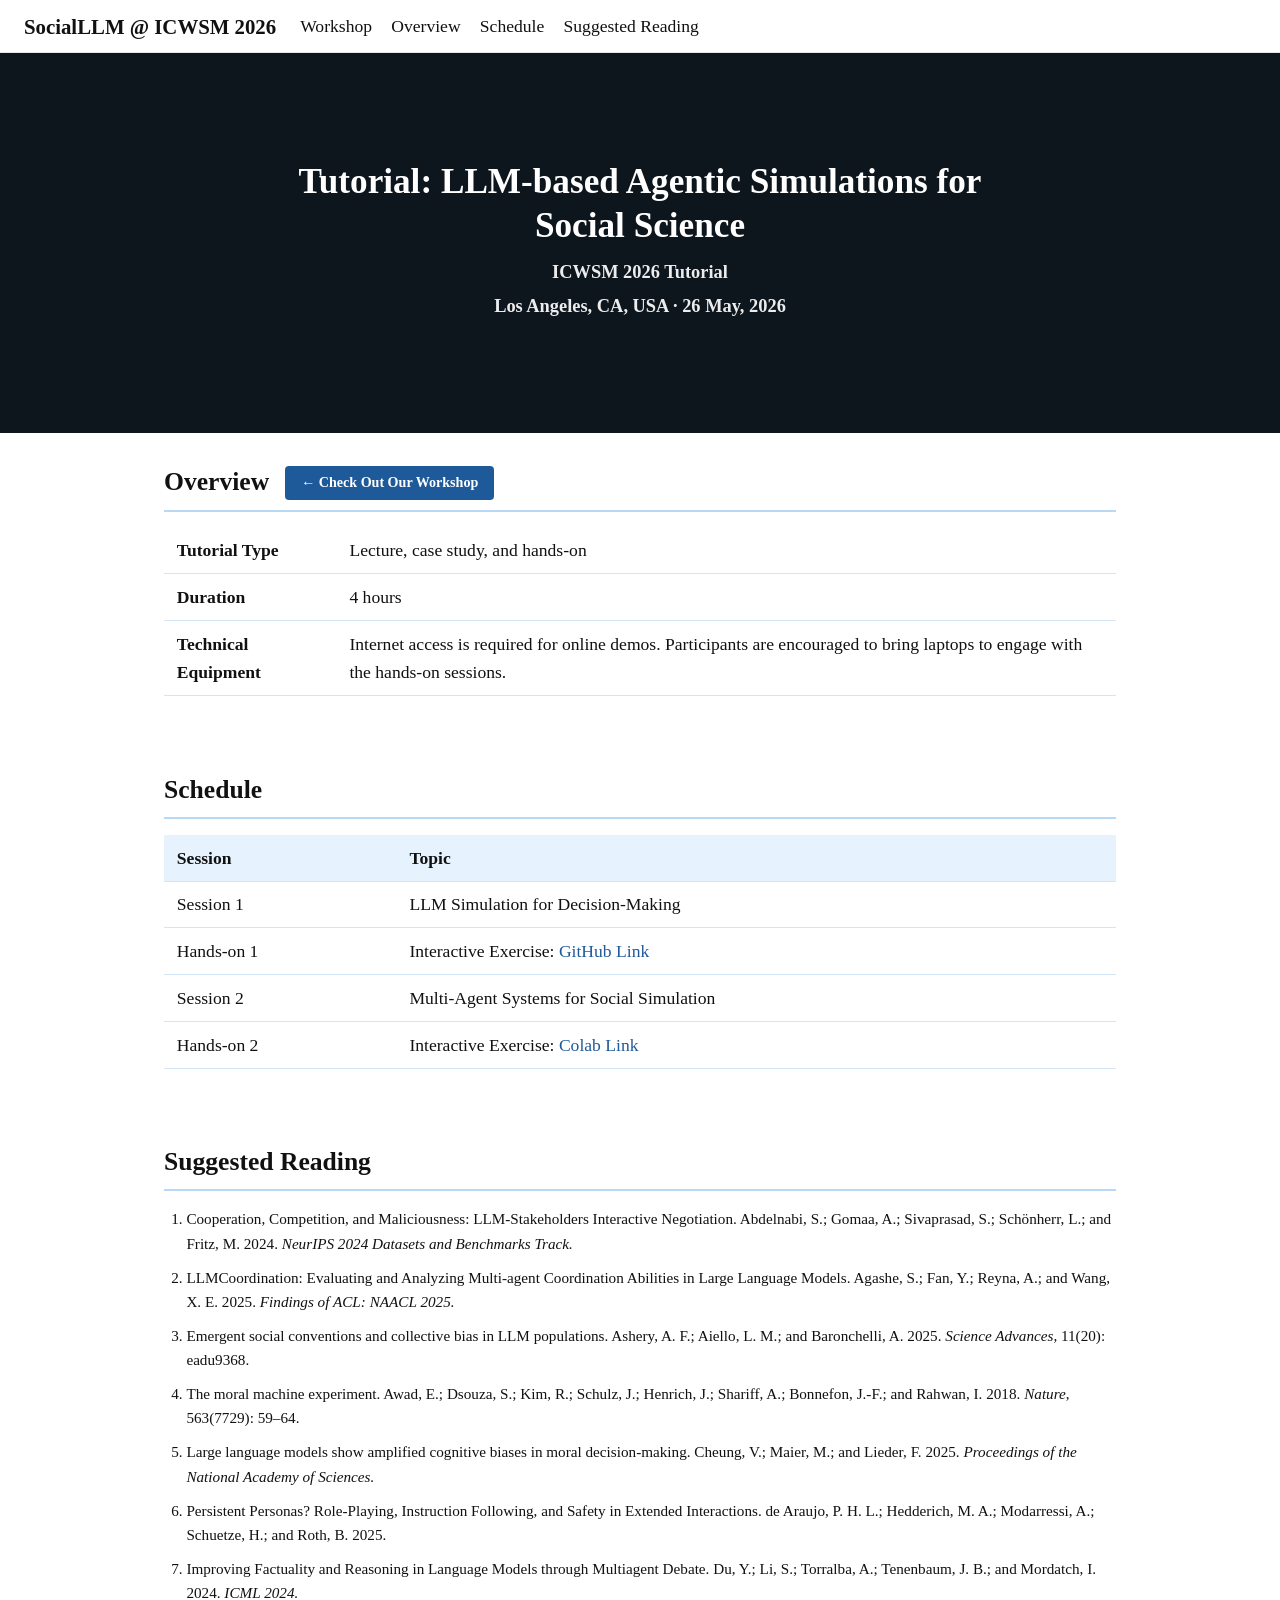
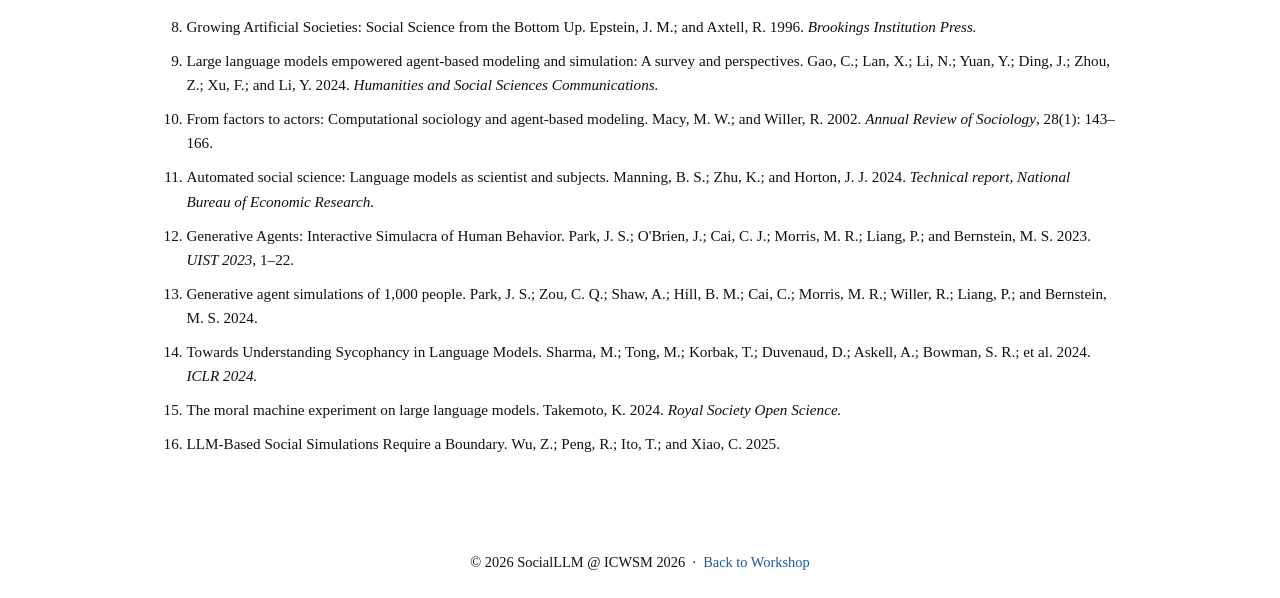
==== tutorial.html @ d4df042e "Updates" ====
<!DOCTYPE html>
<html lang="en">
  <head>
    <meta charset="UTF-8" />
    <meta name="viewport" content="width=device-width, initial-scale=1" />
    <meta name="description" content="LLM-based Agentic Simulations for Social Science — ICWSM 2026 Tutorial" />
    <title>Tutorial: LLM-based Agentic Simulations for Social Science @ ICWSM 2026</title>
    <link rel="stylesheet" href="./style.css" />
  </head>

  <body>
    <!-- Navbar -->
    <nav class="navbar">
      <a class="navbar-brand" href="index.html">SocialLLM @ ICWSM 2026</a>
      <div class="navbar-links">
        <a href="index.html#overview">Workshop</a>
        <a href="#overview">Overview</a>
        <a href="#schedule">Schedule</a>
        <a href="#reading">Suggested Reading</a>
      </div>
    </nav>

    <!-- Hero -->
    <header class="hero">
      <div class="hero-overlay"></div>
      <div class="hero-content">
        <h1>Tutorial: LLM-based Agentic Simulations for<br> Social Science</h1>
        <p class="hero-sub"><strong>ICWSM 2026 Tutorial</strong></p>
        <p class="hero-sub"><strong>Los Angeles, CA, USA &middot; 26 May, 2026</strong></p>
      </div>
    </header>

    <div class="container">

      <!-- Overview -->
      <section id="overview">
        <div class="section-title-row">
          <h2>Overview</h2>
          <a href="index.html" class="btn-tutorial">&larr; Check Out Our Workshop</a>
        </div>
        <table>
          <tbody>
            <tr>
              <td><strong>Tutorial Type</strong></td>
              <td>Lecture, case study, and hands-on</td>
            </tr>
            <tr>
              <td><strong>Duration</strong></td>
              <td>4 hours</td>
            </tr>
            <tr>
              <td><strong>Technical Equipment</strong></td>
              <td>Internet access is required for online demos. Participants are encouraged to bring laptops to engage with the hands-on sessions.</td>
            </tr>
          </tbody>
        </table>
      </section>

      <!-- Schedule -->
      <section id="schedule">
        <h2>Schedule</h2>
        <table>
          <thead>
            <tr>
              <th>Session</th>
              <th>Topic</th>
            </tr>
          </thead>
          <tbody>
            <tr>
              <td>Session 1</td>
              <td>LLM Simulation for Decision-Making</td>
            </tr>
            <tr>
              <td>Hands-on 1</td>
              <td>Interactive Exercise: <a href="https://github.com/hikoseon12/socialllm-tutorial">GitHub Link</a></td>
            </tr>
            <tr>
              <td>Session 2</td>
              <td>Multi-Agent Systems for Social Simulation</td>
            </tr>
            <tr>
              <td>Hands-on 2</td>
              <td>Interactive Exercise: <a href="https://colab.research.google.com/drive/1Ay2qxmAqFb1v9KtMdwehwSwBOQtHREwU?usp=sharing">Colab Link</a></td>
            </tr>
          </tbody>
        </table>
      </section>

      <!-- Suggested Reading -->
      <section id="reading">
        <h2>Suggested Reading</h2>
        <ol class="reading-refs">
          <li>
            Cooperation, Competition, and Maliciousness: LLM-Stakeholders Interactive Negotiation.
            Abdelnabi, S.; Gomaa, A.; Sivaprasad, S.; Schönherr, L.; and Fritz, M. 2024.
            <em>NeurIPS 2024 Datasets and Benchmarks Track.</em>
          </li>
          <li>
            LLMCoordination: Evaluating and Analyzing Multi-agent Coordination Abilities in Large Language Models.
            Agashe, S.; Fan, Y.; Reyna, A.; and Wang, X. E. 2025.
            <em>Findings of ACL: NAACL 2025.</em>
          </li>
          <li>
            Emergent social conventions and collective bias in LLM populations.
            Ashery, A. F.; Aiello, L. M.; and Baronchelli, A. 2025.
            <em>Science Advances</em>, 11(20): eadu9368.
          </li>
          <li>
            The moral machine experiment.
            Awad, E.; Dsouza, S.; Kim, R.; Schulz, J.; Henrich, J.; Shariff, A.; Bonnefon, J.-F.; and Rahwan, I. 2018.
            <em>Nature</em>, 563(7729): 59–64.
          </li>
          <li>
            Large language models show amplified cognitive biases in moral decision-making.
            Cheung, V.; Maier, M.; and Lieder, F. 2025.
            <em>Proceedings of the National Academy of Sciences.</em>
          </li>
          <li>
            Persistent Personas? Role-Playing, Instruction Following, and Safety in Extended Interactions.
            de Araujo, P. H. L.; Hedderich, M. A.; Modarressi, A.; Schuetze, H.; and Roth, B. 2025.
          </li>
          <li>
            Improving Factuality and Reasoning in Language Models through Multiagent Debate.
            Du, Y.; Li, S.; Torralba, A.; Tenenbaum, J. B.; and Mordatch, I. 2024.
            <em>ICML 2024.</em>
          </li>
          <li>
            Growing Artificial Societies: Social Science from the Bottom Up.
            Epstein, J. M.; and Axtell, R. 1996.
            <em>Brookings Institution Press.</em>
          </li>
          <li>
            Large language models empowered agent-based modeling and simulation: A survey and perspectives.
            Gao, C.; Lan, X.; Li, N.; Yuan, Y.; Ding, J.; Zhou, Z.; Xu, F.; and Li, Y. 2024.
            <em>Humanities and Social Sciences Communications.</em>
          </li>
          <li>
            From factors to actors: Computational sociology and agent-based modeling.
            Macy, M. W.; and Willer, R. 2002.
            <em>Annual Review of Sociology</em>, 28(1): 143–166.
          </li>
          <li>
            Automated social science: Language models as scientist and subjects.
            Manning, B. S.; Zhu, K.; and Horton, J. J. 2024.
            <em>Technical report, National Bureau of Economic Research.</em>
          </li>
          <li>
            Generative Agents: Interactive Simulacra of Human Behavior.
            Park, J. S.; O'Brien, J.; Cai, C. J.; Morris, M. R.; Liang, P.; and Bernstein, M. S. 2023.
            <em>UIST 2023</em>, 1–22.
          </li>
          <li>
            Generative agent simulations of 1,000 people.
            Park, J. S.; Zou, C. Q.; Shaw, A.; Hill, B. M.; Cai, C.; Morris, M. R.; Willer, R.; Liang, P.; and Bernstein, M. S. 2024.
          </li>
          <li>
            Towards Understanding Sycophancy in Language Models.
            Sharma, M.; Tong, M.; Korbak, T.; Duvenaud, D.; Askell, A.; Bowman, S. R.; et al. 2024.
            <em>ICLR 2024.</em>
          </li>
          <li>
            The moral machine experiment on large language models.
            Takemoto, K. 2024.
            <em>Royal Society Open Science.</em>
          </li>
          <li>
            LLM-Based Social Simulations Require a Boundary.
            Wu, Z.; Peng, R.; Ito, T.; and Xiao, C. 2025.
          </li>
        </ol>
      </section>

    </div>

    <!-- Footer -->
    <footer class="footer">
      <p>&copy; 2026 SocialLLM @ ICWSM 2026 &nbsp;&middot;&nbsp; <a href="index.html" style="color:#1e5a99;">Back to Workshop</a></p>
    </footer>
  </body>
</html>
---- style.css ----
/* === SocialLLM Workshop — PersonaLLM-inspired style === */

* { margin: 0; padding: 0; box-sizing: border-box; }

html { scroll-behavior: smooth; }

body {
  font-family: "Palatino Linotype", "Book Antiqua", Palatino, serif;
  font-size: 1.1rem;
  color: #111;
  background: #fff;
  line-height: 1.6;
}

a { color: #1e5a99; text-decoration: none; transition: color 0.2s; }
a:hover { color: #0d3d6b; }

strong { font-weight: 600; }

/* ---- Navbar ---- */
.navbar {
  background: #fff;
  border-bottom: 1px solid #e5e5e5;
  padding: 0.6rem 1.5rem;
  position: sticky;
  top: 0;
  z-index: 100;
  display: flex;
  align-items: center;
  gap: 1.5rem;
  flex-wrap: wrap;
}

.navbar-brand {
  font-weight: 700;
  font-size: 1.3rem;
  color: #111;
  text-decoration: none;
  white-space: nowrap;
}
.navbar-brand:hover { color: #1e5a99; }

.navbar-links {
  display: flex;
  gap: 1.2rem;
  flex-wrap: wrap;
}

.navbar-links a {
  color: #111;
  font-size: 1.1rem;
  text-decoration: none;
}
.navbar-links a:hover { color: #444; }

/* ---- Hero ---- */
.hero {
  position: relative;
  overflow: hidden;
  background: #1a2a3a url('./data/images/Los_Angeles_with_Mount_Baldy.jpg') center 50% / cover no-repeat;
  min-height: 380px;
  display: flex;
  align-items: center;
  justify-content: center;
}

.hero-overlay {
  position: absolute;
  top: 0; left: 0;
  width: 100%; height: 100%;
  background: rgba(0, 0, 0, 0.50);
  z-index: 0;
}

.hero-content {
  position: relative;
  z-index: 1;
  text-align: center;
  color: #fff;
  padding: 3rem 1.5rem;
  max-width: 850px;
}

.hero-content h1 {
  font-size: 2.2rem;
  font-weight: 700;
  line-height: 1.25;
  margin-bottom: 0.6rem;
}

.hero-content .hero-sub {
  font-size: 1.15rem;
  opacity: 0.92;
  margin-bottom: 0.3rem;
}

/* ---- Main container ---- */
.container {
  max-width: 1000px;
  margin: 0 auto;
  padding: 0 1.5rem;
}

/* ---- Sections ---- */
section {
  padding: 1.8rem 0;
}

section h2 {
  font-size: 1.6rem;
  font-weight: 700;
  margin-bottom: 1rem;
  border-bottom: 2px solid #B8D9F5;
  padding-bottom: 0.4rem;
}

section h4 {
  font-size: 1.1rem;
  font-weight: 600;
  margin-top: 1.2rem;
  margin-bottom: 0.4rem;
}

section p {
  margin-bottom: 0.8rem;
}

section ul {
  margin: 0.4rem 0 0.8rem 1.4rem;
}

section li {
  margin-bottom: 0.3rem;
}

/* ---- Table ---- */
table {
  width: 100%;
  border-collapse: collapse;
  margin: 1rem 0;
}

th, td {
  text-align: left;
  padding: 0.55rem 0.8rem;
  border-bottom: 1px solid #d4e6f5;
}

th {
  background: #E6F3FF;
  font-weight: 600;
}

tr:hover { background: #f5faff; }

.past-date td:last-child {
  text-decoration: line-through;
}

#schedule table ol {
  margin: 0.35rem 0 0 1.2rem;
  font-size: 0.92rem;
  line-height: 1.4;
}

#schedule table li {
  margin-bottom: 0.2rem;
}

#schedule table th:first-child,
#schedule table td:first-child {
  white-space: nowrap;
}

/* ---- People cards (flex row) ---- */
.people-row {
  display: flex;
  flex-wrap: wrap;
  gap: 1.5rem;
  margin-top: 0.8rem;
}

.person-card {
  width: 200px;
  text-align: center;
}

.person-card img {
  width: 140px;
  height: 140px;
  border-radius: 50%;
  object-fit: cover;
  transition: filter 0.25s;
}

.person-card img:hover {
  filter: brightness(1.15);
}

.person-card .name {
  font-weight: 600;
  margin-top: 0.5rem;
  font-size: 0.98rem;
  white-space: nowrap;
}

.person-card .affil {
  font-size: 0.85rem;
  color: #555;
}

/* ---- Tutorial reference list ---- */
.reading-refs {
  margin: 0.4rem 0 0 1.4rem;
}

.reading-refs li {
  margin-bottom: 0.6rem;
  font-size: 0.95rem;
}

/* ---- Section title row (title + button inline) ---- */
.section-title-row {
  display: flex;
  align-items: center;
  gap: 1rem;
  border-bottom: 2px solid #B8D9F5;
  padding-bottom: 0.4rem;
  margin-bottom: 1rem;
  flex-wrap: wrap;
}

.section-title-row h2 {
  border-bottom: none;
  padding-bottom: 0;
  margin-bottom: 0;
}

.btn-tutorial {
  display: inline-block;
  background: #1e5a99;
  color: #fff;
  padding: 0.35rem 1rem;
  border-radius: 4px;
  font-size: 0.88rem;
  font-weight: 600;
  text-decoration: none;
  transition: background 0.2s;
  white-space: nowrap;
}

.btn-tutorial:hover {
  background: #0d3d6b;
  color: #fff;
}

/* ---- Keynote speaker entries ---- */
.speaker-entry {
  display: flex;
  gap: 2rem;
  margin-bottom: 2.5rem;
  padding-bottom: 2rem;
  border-bottom: 1px solid #d4e6f5;
}

.speaker-entry:last-child {
  border-bottom: none;
  margin-bottom: 0;
}

.speaker-left {
  flex: 0 0 340px;
  text-align: left;
}

.speaker-left img {
  width: 160px;
  height: 160px;
  border-radius: 50%;
  object-fit: cover;
  display: block;
  transition: filter 0.25s;
}

.speaker-left img:hover { filter: brightness(1.15); }

.speaker-left .name {
  font-weight: 600;
  margin-top: 0.5rem;
  font-size: 1rem;
}

.speaker-left .affil {
  font-size: 0.9rem;
  color: #555;
  margin-bottom: 0.7rem;
}

.speaker-left .bio {
  font-size: 0.9rem;
  color: #333;
  line-height: 1.5;
}


.speaker-right {
  flex: 1;
}

.speaker-right .talk-title {
  font-size: 1.1rem;
  font-weight: 700;
  margin-bottom: 0.6rem;
  color: #1e5a99;
}

.speaker-right .talk-abstract {
  font-size: 1rem;
  margin-bottom: 1rem;
}

.speaker-right .reading-header {
  font-size: 1rem;
  font-weight: 600;
  margin-bottom: 0.3rem;
}

.speaker-right .reading-list {
  font-size: 0.9rem;
  margin: 0 0 0 1.2rem;
}

.speaker-right .reading-list li {
  margin-bottom: 0.25rem;
}

/* ---- Suggested reading toggle ---- */
.reading-toggle {
  margin-top: 0.5rem;
}

.reading-toggle summary {
  font-size: 1rem;
  font-weight: 600;
  cursor: pointer;
  list-style: none;
  display: flex;
  align-items: center;
  gap: 0.4rem;
  user-select: none;
  color: #111;
}

.reading-toggle summary::-webkit-details-marker { display: none; }

.reading-toggle summary::before {
  content: "▶";
  font-size: 0.65rem;
  transition: transform 0.2s;
  color: #1e5a99;
}

.reading-toggle[open] summary::before {
  transform: rotate(90deg);
}

.reading-toggle .reading-list {
  margin-top: 0.4rem;
}

.talk-stay-tuned {
  color: #555;
  font-size: 1rem;
}

/* ---- Accepted papers ---- */
.accepted-paper-list {
  list-style: none;
  margin: 0.8rem 0 0;
}

.accepted-paper-list li {
  display: grid;
  grid-template-columns: 5.4rem 1fr;
  gap: 0.65rem;
  align-items: baseline;
  padding: 0.35rem 0;
  border-bottom: 1px solid #e5e5e5;
}

.accepted-paper-list li:last-child {
  border-bottom: none;
}

.paper-title {
  color: #111;
}

.oral-badge,
.lightning-badge {
  display: inline-block;
  padding: 0.05rem 0.45rem;
  border-radius: 999px;
  color: #fff;
  font-size: 0.75em;
  font-weight: 600;
  line-height: 1.25;
  text-align: center;
  white-space: nowrap;
}

.oral-badge {
  background: #005283;
}

.lightning-badge {
  background: #c96b2c;
}

@media screen and (max-width: 700px) {
  .speaker-entry { flex-direction: column; }
  .speaker-left { flex: none; }
}

/* ---- Footer ---- */
.footer {
  background: #fff;
  color: #111;
  text-align: center;
  padding: 1.5rem;
  margin-top: 2rem;
  font-size: 0.9rem;
}

/* ---- Mobile ---- */
@media screen and (max-width: 700px) {
  .navbar { justify-content: center; text-align: center; }
  .hero-content h1 { font-size: 1.6rem; }
  .hero { min-height: 280px; }
  .people-row { justify-content: center; }
  .person-card { width: 160px; }
  .person-card img { width: 110px; height: 110px; }
}
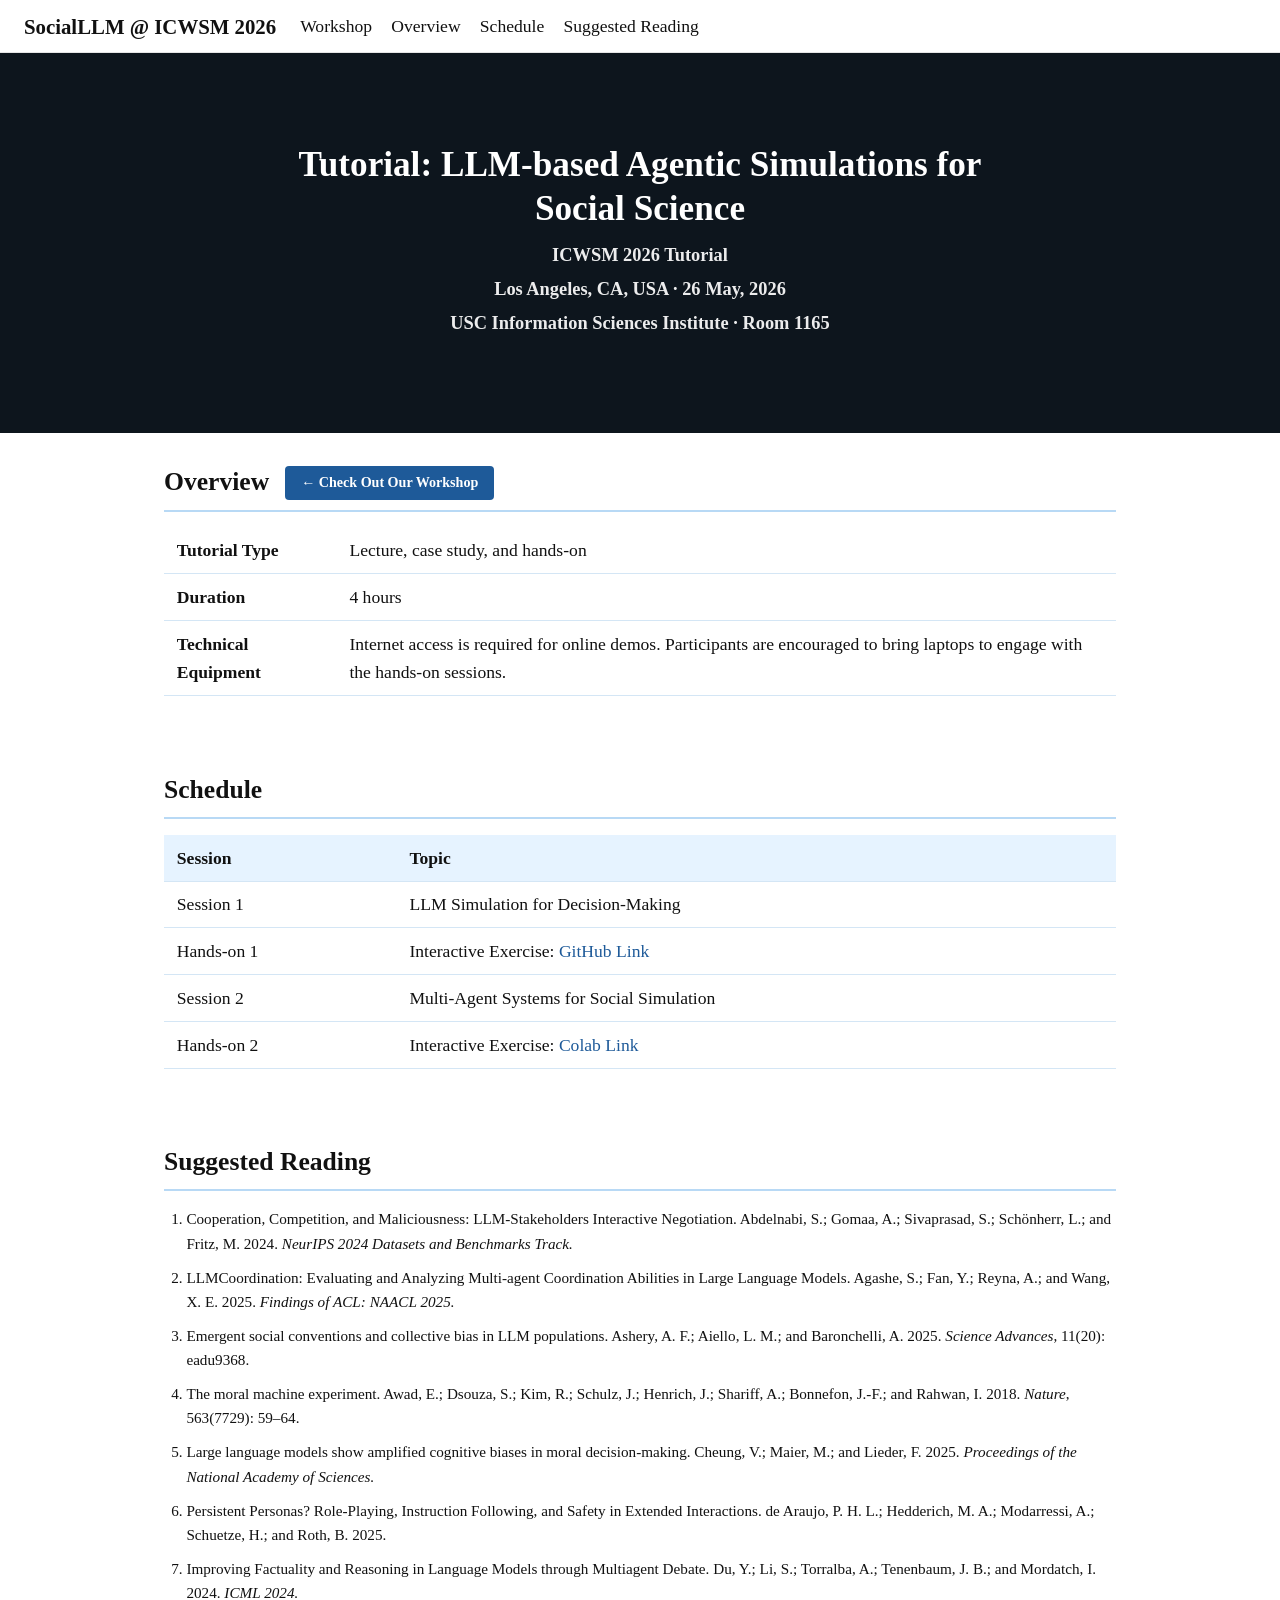
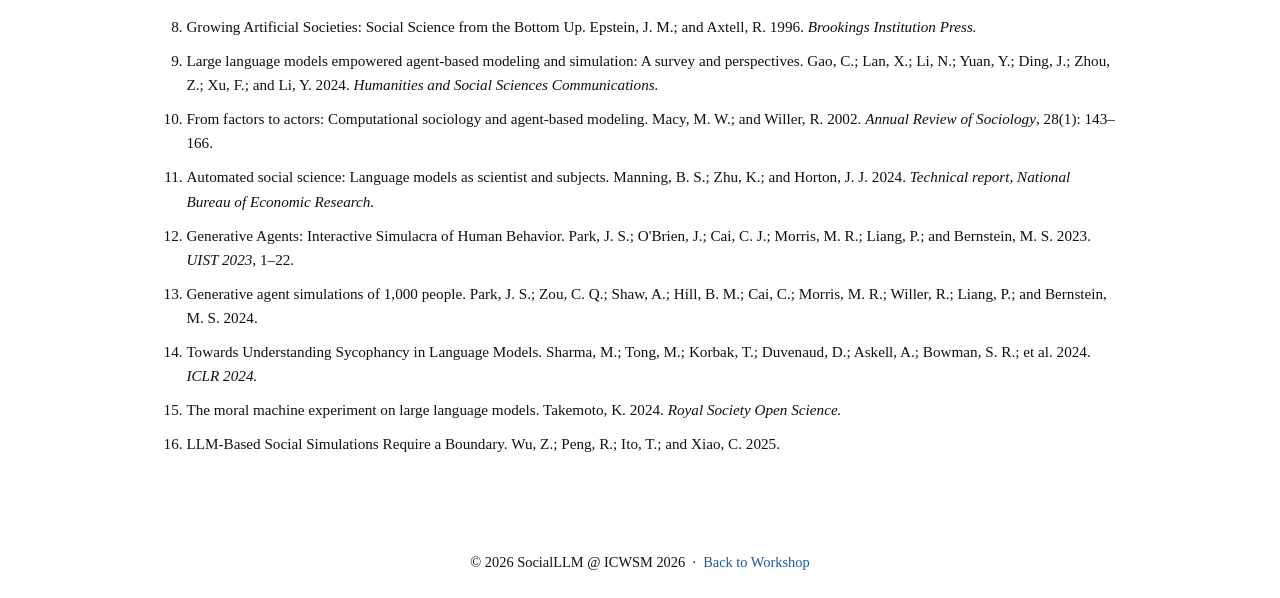
==== commit 850c2a3c: "Added locations" ====
--- a/tutorial.html
+++ b/tutorial.html
@@ -27,6 +27,7 @@
         <h1>Tutorial: LLM-based Agentic Simulations for<br> Social Science</h1>
         <p class="hero-sub"><strong>ICWSM 2026 Tutorial</strong></p>
         <p class="hero-sub"><strong>Los Angeles, CA, USA &middot; 26 May, 2026</strong></p>
+        <p class="hero-sub"><strong>USC Information Sciences Institute &middot; Room 1165</strong></p>
       </div>
     </header>
 
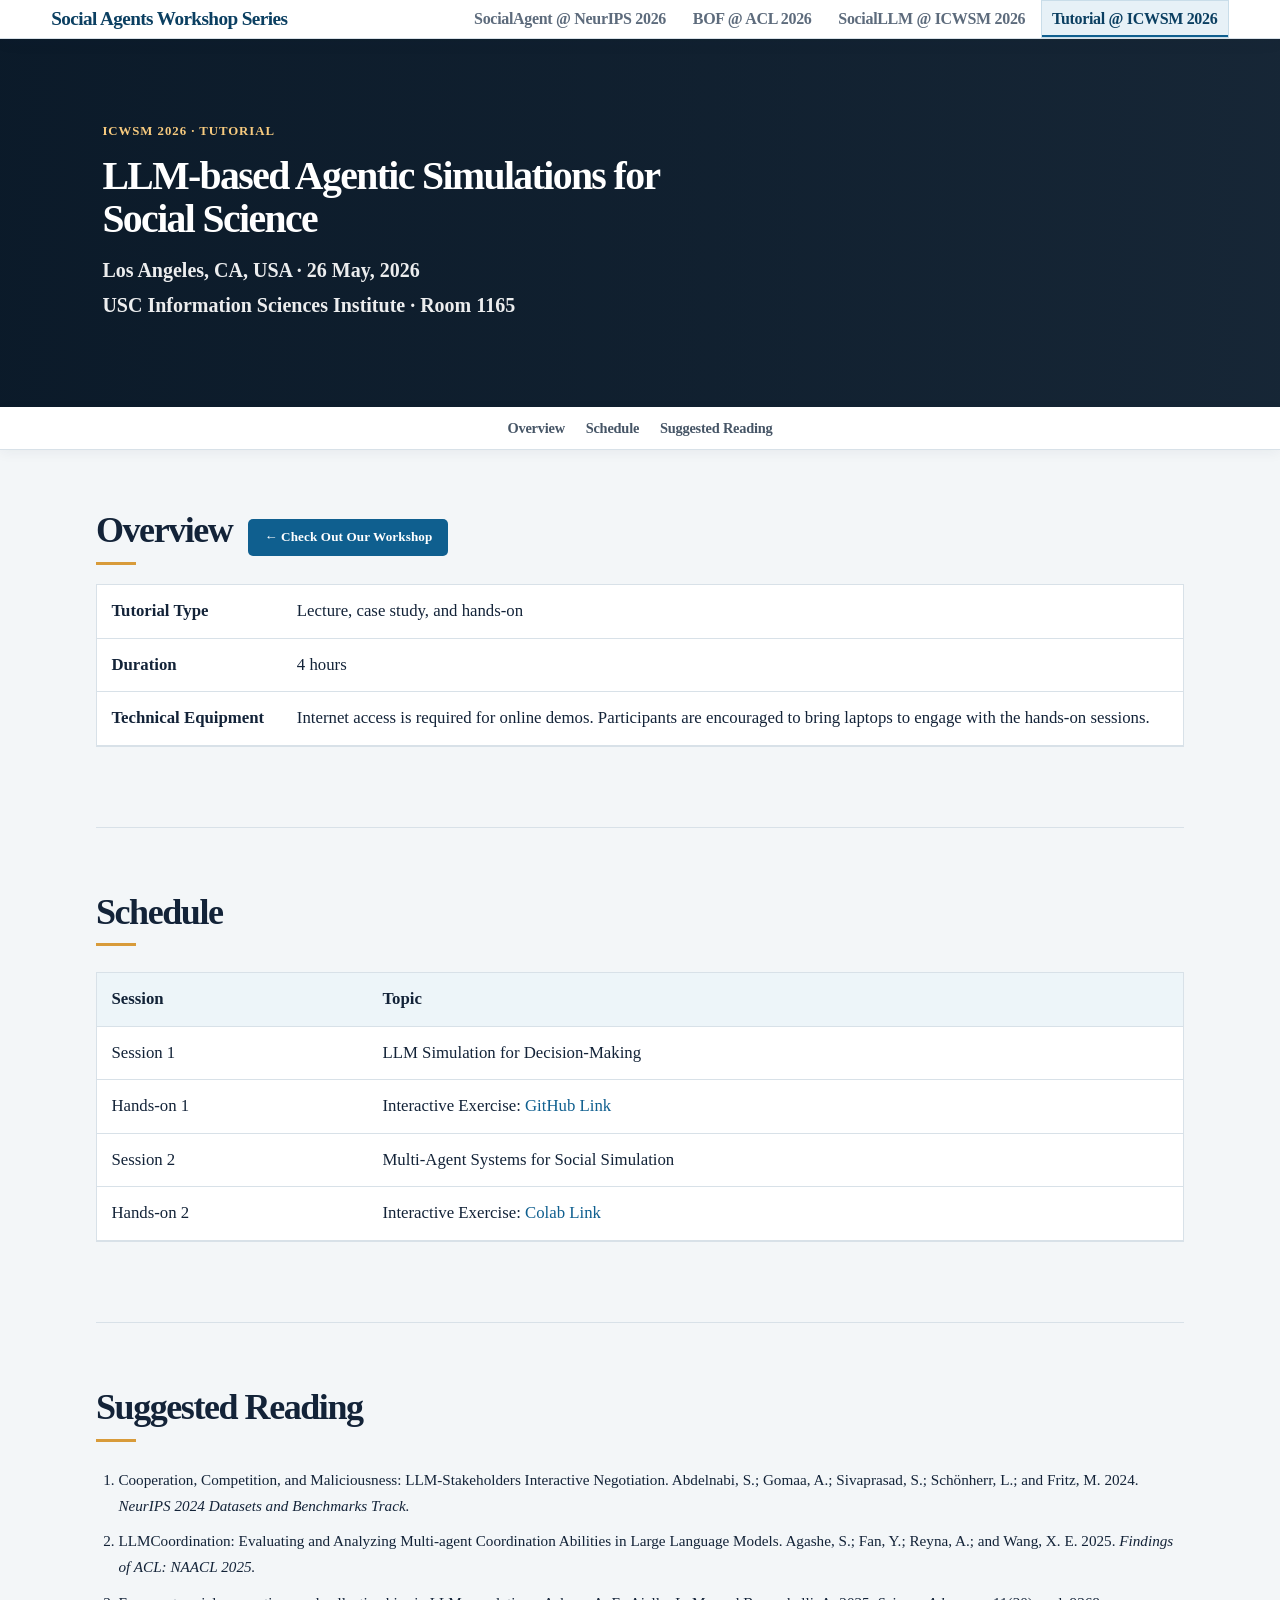
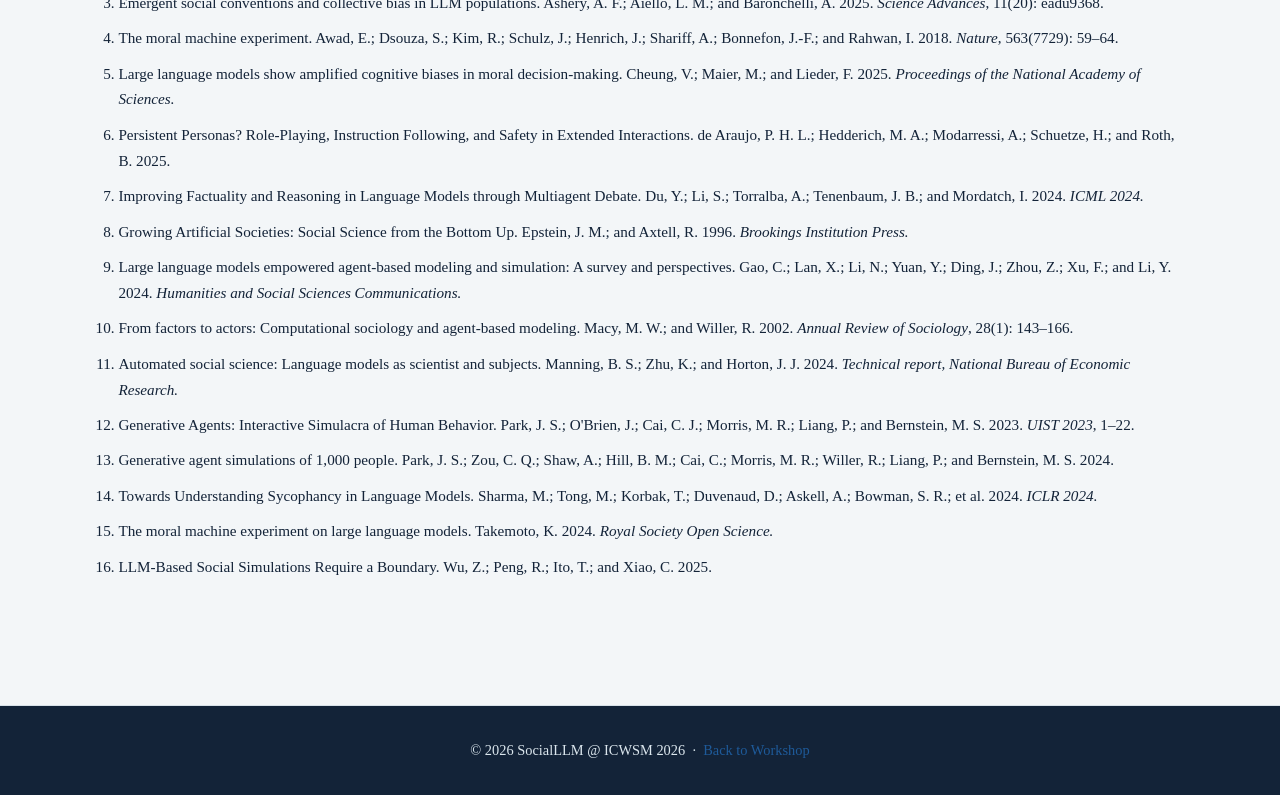
==== commit df60cad9: "Updated tabs" ====
--- a/tutorial.html
+++ b/tutorial.html
@@ -8,36 +8,48 @@
     <link rel="stylesheet" href="./style.css" />
   </head>
 
-  <body>
-    <!-- Navbar -->
-    <nav class="navbar">
-      <a class="navbar-brand" href="index.html">SocialLLM @ ICWSM 2026</a>
-      <div class="navbar-links">
-        <a href="index.html#overview">Workshop</a>
-        <a href="#overview">Overview</a>
-        <a href="#schedule">Schedule</a>
-        <a href="#reading">Suggested Reading</a>
-      </div>
-    </nav>
+  <body class="tutorial-page">
+    <header class="site-header">
+      <a class="site-brand" href="index.html#neurips-2026" aria-label="Social Agents Workshop Series home">
+        <span>
+          <strong>Social Agents Workshop Series</strong>
+        </span>
+      </a>
+      <nav class="tab-list" aria-label="Social Agents Workshop Series pages">
+        <a href="index.html#neurips-2026" class="tab-button">SocialAgent @ NeurIPS 2026</a>
+        <a href="index.html#acl-2026" class="tab-button">BOF @ ACL 2026</a>
+        <a href="index.html#icwsm-2026" class="tab-button">SocialLLM @ ICWSM 2026</a>
+        <a href="tutorial.html" class="tab-button active" aria-current="page">Tutorial @ ICWSM 2026</a>
+      </nav>
+    </header>
 
     <!-- Hero -->
-    <header class="hero">
+    <header class="hero icwsm-hero tutorial-hero">
       <div class="hero-overlay"></div>
       <div class="hero-content">
-        <h1>Tutorial: LLM-based Agentic Simulations for<br> Social Science</h1>
-        <p class="hero-sub"><strong>ICWSM 2026 Tutorial</strong></p>
+        <p class="eyebrow">ICWSM 2026 · Tutorial</p>
+        <h1>
+          <span class="hero-title-line">LLM-based Agentic Simulations for</span>
+          <span class="hero-title-line">Social Science</span>
+        </h1>
         <p class="hero-sub"><strong>Los Angeles, CA, USA &middot; 26 May, 2026</strong></p>
         <p class="hero-sub"><strong>USC Information Sciences Institute &middot; Room 1165</strong></p>
       </div>
     </header>
 
+    <nav class="workshop-nav" aria-label="Tutorial section navigation">
+      <a href="#overview">Overview</a>
+      <a href="#schedule">Schedule</a>
+      <a href="#reading">Suggested Reading</a>
+    </nav>
+
     <div class="container">
 
       <!-- Overview -->
       <section id="overview">
         <div class="section-title-row">
           <h2>Overview</h2>
-          <a href="index.html" class="btn-tutorial">&larr; Check Out Our Workshop</a>
+          <a href="index.html#icwsm-2026" class="btn-tutorial">&larr; Check Out Our Workshop</a>
         </div>
         <table>
           <tbody>
@@ -176,7 +188,29 @@
 
     <!-- Footer -->
     <footer class="footer">
-      <p>&copy; 2026 SocialLLM @ ICWSM 2026 &nbsp;&middot;&nbsp; <a href="index.html" style="color:#1e5a99;">Back to Workshop</a></p>
+      <p>&copy; 2026 SocialLLM @ ICWSM 2026 &nbsp;&middot;&nbsp; <a href="index.html#icwsm-2026" style="color:#1e5a99;">Back to Workshop</a></p>
     </footer>
+
+    <script>
+      (function () {
+        var siteHeader = document.querySelector(".site-header");
+
+        function updateHeaderHeight() {
+          if (siteHeader) {
+            document.documentElement.style.setProperty(
+              "--site-header-height",
+              siteHeader.offsetHeight + "px"
+            );
+          }
+        }
+
+        window.addEventListener("resize", updateHeaderHeight);
+        if (window.ResizeObserver && siteHeader) {
+          new ResizeObserver(updateHeaderHeight).observe(siteHeader);
+        }
+
+        updateHeaderHeight();
+      })();
+    </script>
   </body>
 </html>
--- a/style.css
+++ b/style.css
@@ -5,7 +5,7 @@
 html { scroll-behavior: smooth; }
 
 body {
-  font-family: "Palatino Linotype", "Book Antiqua", Palatino, serif;
+  font-family: var(--font-serif);
   font-size: 1.1rem;
   color: #111;
   background: #fff;
@@ -17,41 +17,137 @@
 
 strong { font-weight: 600; }
 
-/* ---- Navbar ---- */
-.navbar {
-  background: #fff;
-  border-bottom: 1px solid #e5e5e5;
-  padding: 0.6rem 1.5rem;
+.visually-hidden {
+  position: absolute;
+  width: 1px;
+  height: 1px;
+  padding: 0;
+  margin: -1px;
+  overflow: hidden;
+  clip: rect(0, 0, 0, 0);
+  white-space: nowrap;
+  border: 0;
+}
+
+/* ---- Tabs ---- */
+.site-tabs {
+  width: 100%;
+}
+
+.tab-list {
   position: sticky;
   top: 0;
   z-index: 100;
   display: flex;
-  align-items: center;
-  gap: 1.5rem;
+  justify-content: center;
+  gap: 0.45rem;
   flex-wrap: wrap;
-}
-
-.navbar-brand {
-  font-weight: 700;
-  font-size: 1.3rem;
+  padding: 0.65rem 1rem;
+  background: rgba(255, 255, 255, 0.96);
+  border-bottom: 1px solid #e5e5e5;
+}
+
+.tab-button {
+  appearance: none;
+  border: 1px solid #b8d9f5;
+  background: #fff;
   color: #111;
-  text-decoration: none;
-  white-space: nowrap;
-}
-.navbar-brand:hover { color: #1e5a99; }
-
-.navbar-links {
+  border-radius: 4px;
+  padding: 0.5rem 0.85rem;
+  font: inherit;
+  font-size: 0.98rem;
+  line-height: 1.25;
+  cursor: pointer;
+}
+
+.tab-button:hover,
+.tab-button.active {
+  background: #1e5a99;
+  border-color: #1e5a99;
+  color: #fff;
+}
+
+.tab-panel {
+  display: none;
+}
+
+.tab-panel.active {
+  display: block;
+}
+
+/* ---- SocialAgent @ NeurIPS 2026 ---- */
+.neurips-panel {
+  padding: 0;
+}
+
+.hero.neurips-workshop-hero {
+  background: #1a2a3a url('./data/images/atlanta.jpg') center 50% / cover no-repeat;
+}
+
+.neurips-coming-soon {
+  color: #555;
+  font-style: italic;
+}
+
+.neurips-theme-list {
+  list-style: none;
+  margin-left: 0;
+}
+
+.neurips-theme-list li {
+  padding: 0.55rem 0;
+  border-bottom: 1px solid #e5e5e5;
+}
+
+.neurips-theme-list li:last-child {
+  border-bottom: none;
+}
+
+.neurips-organizers .people-row {
+  display: grid;
+  grid-template-columns: repeat(5, minmax(0, 1fr));
+  gap: 0.75rem;
+}
+
+.neurips-organizers .person-card {
+  width: auto;
+  min-width: 0;
+}
+
+.neurips-organizers .person-card .name {
+  white-space: normal;
+}
+
+@media screen and (max-width: 820px) {
+  .neurips-organizers .people-row {
+    grid-template-columns: repeat(3, minmax(0, 1fr));
+  }
+}
+
+@media screen and (max-width: 540px) {
+  .neurips-organizers .people-row {
+    grid-template-columns: repeat(2, minmax(0, 1fr));
+  }
+}
+
+.workshop-nav {
   display: flex;
-  gap: 1.2rem;
+  justify-content: center;
+  gap: 1rem;
   flex-wrap: wrap;
-}
-
-.navbar-links a {
+  padding: 0.65rem 1.5rem;
+  background: rgba(255, 255, 255, 0.96);
+  border-bottom: 1px solid #e5e5e5;
+}
+
+.workshop-nav a {
   color: #111;
-  font-size: 1.1rem;
-  text-decoration: none;
-}
-.navbar-links a:hover { color: #444; }
+  font-size: 1rem;
+}
+
+.workshop-nav a:hover {
+  color: #1e5a99;
+}
 
 /* ---- Hero ---- */
 .hero {
@@ -241,7 +337,7 @@
   background: #1e5a99;
   color: #fff;
   padding: 0.35rem 1rem;
-  border-radius: 4px;
+  border-radius: 5px;
   font-size: 0.88rem;
   font-weight: 600;
   text-decoration: none;
@@ -432,12 +528,611 @@
   font-size: 0.9rem;
 }
 
-/* ---- Mobile ---- */
+/* ---- 2026 workshop-series refresh ---- */
+:root {
+  --font-serif: "Palatino Linotype", "Book Antiqua", Palatino, serif;
+  --ink: #132338;
+  --muted: #5d6b7c;
+  --paper: #ffffff;
+  --canvas: #f3f6f8;
+  --line: #d8e1e8;
+  --blue: #0f5f8f;
+  --blue-deep: #0b3f61;
+  --gold: #d89b3a;
+}
+
+html {
+  background: var(--canvas);
+}
+
+body {
+  background: var(--canvas);
+  color: var(--ink);
+  font-family: var(--font-serif);
+  font-size: 1.05rem;
+  line-height: 1.7;
+}
+
+a {
+  color: var(--blue);
+  text-underline-offset: 0.16em;
+}
+
+a:hover {
+  color: var(--blue-deep);
+}
+
+.site-header {
+  position: sticky;
+  top: 0;
+  z-index: 100;
+  display: flex;
+  align-items: center;
+  gap: 1.75rem;
+  min-height: 0;
+  padding: 0 clamp(1rem, 4vw, 4rem);
+  background: rgba(255, 255, 255, 0.96);
+  border-bottom: 1px solid var(--line);
+  box-shadow: 0 2px 18px rgba(19, 35, 56, 0.05);
+  backdrop-filter: blur(12px);
+}
+
+.site-brand {
+  display: inline-flex;
+  align-items: center;
+  flex: 0 0 auto;
+  padding: 0.5rem 0;
+  color: var(--ink);
+  font-size: 0.86rem;
+  line-height: 1.05;
+  letter-spacing: 0.02em;
+  text-decoration: none;
+}
+
+.site-brand:hover { color: var(--ink); }
+
+.site-brand strong,
+.site-brand small {
+  display: block;
+}
+
+.site-brand strong {
+  color: var(--blue-deep);
+  font-size: 1.2rem;
+  font-weight: 700;
+  letter-spacing: -0.03em;
+}
+
+.site-brand small {
+  margin-top: 0.22rem;
+  color: var(--muted);
+  font-family: var(--font-serif);
+  font-size: 0.61rem;
+  font-weight: 600;
+  letter-spacing: 0.035em;
+  text-transform: lowercase;
+}
+
+.site-brand-mark {
+  display: none;
+}
+
+.tab-list {
+  position: static;
+  align-self: stretch;
+  align-items: stretch;
+  justify-content: flex-end;
+  gap: 0.25rem;
+  flex: 1;
+  padding: 0;
+  background: transparent;
+  border: 0;
+}
+
+.tab-button {
+  display: inline-flex;
+  align-items: center;
+  border: 1px solid transparent;
+  border-radius: 0;
+  background: transparent;
+  color: var(--muted);
+  padding: 0.5rem 0.65rem;
+  font-family: var(--font-serif);
+  font-size: 1rem;
+  font-weight: 700;
+  letter-spacing: -0.02em;
+}
+
+.tab-button:hover,
+.tab-button.active {
+  background: #e7f1f7;
+  border-color: #c9dde9;
+  color: var(--blue-deep);
+}
+
+.tab-button.active {
+  box-shadow: inset 0 -2px 0 var(--blue);
+}
+
+.tab-panel {
+  padding: 0;
+  border-top: 0;
+  background: var(--paper);
+}
+
+.workshop-nav {
+  position: sticky;
+  top: var(--site-header-height, 3rem);
+  z-index: 90;
+  gap: 0;
+  justify-content: center;
+  padding: 0.1rem 1rem;
+  background: var(--paper);
+  border-bottom: 1px solid var(--line);
+  box-shadow: 0 3px 12px rgba(19, 35, 56, 0.05);
+}
+
+.workshop-nav a {
+  padding: 0.45rem 0.65rem;
+  color: #465566;
+  font-family: var(--font-serif);
+  font-size: 0.9rem;
+  font-weight: 700;
+  letter-spacing: -0.015em;
+  text-decoration: none;
+}
+
+.workshop-nav a:hover {
+  background: #edf5f9;
+  color: var(--blue-deep);
+}
+
+.hero {
+  width: 100%;
+  height: clamp(23rem, 25vw, 64rem);
+  min-height: 0;
+  max-height: 70vh;
+  max-height: 70svh;
+  align-items: center;
+  justify-content: flex-start;
+  background-position: center 42%;
+  background-size: cover;
+  background-repeat: no-repeat;
+}
+
+.hero.neurips-workshop-hero {
+  background-position: center 32%;
+}
+
+.hero.icwsm-hero {
+  background-position: center 42%;
+}
+
+.hero.acl-hero {
+  background: #12384d url('./data/images/la-jolla-shores.jpg') center 27% / cover no-repeat;
+}
+
+.hero-overlay {
+  background: linear-gradient(90deg, rgba(8, 23, 38, 0.82) 0%, rgba(8, 23, 38, 0.51) 54%, rgba(8, 23, 38, 0.2) 100%);
+}
+
+.acl-hero .hero-overlay {
+  background: linear-gradient(90deg, rgba(5, 27, 42, 0.9) 0%, rgba(5, 27, 42, 0.7) 48%, rgba(5, 27, 42, 0.28) 100%);
+}
+
+.acl-hero .hero-content {
+  max-width: 72rem;
+}
+
+.acl-photo-credit {
+  margin: -1.25rem 0 0;
+  color: var(--muted);
+  font-family: var(--font-serif);
+  font-size: 0.7rem;
+  line-height: 1.45;
+  text-align: right;
+}
+
+.acl-photo-credit a {
+  color: inherit;
+  text-decoration-color: currentColor;
+  text-underline-offset: 0.12em;
+}
+
+.acl-photo-credit a:hover {
+  color: var(--blue-deep);
+}
+
+.hero-content {
+  width: 100%;
+  max-width: 82rem;
+  padding: clamp(2rem, 4vw, 3.25rem) clamp(1.5rem, 8vw, 9rem);
+  text-align: left;
+}
+
+.hero-content h1 {
+  max-width: none;
+  margin-bottom: 0.9rem;
+  font-family: var(--font-serif);
+  font-size: clamp(2.1rem, 3.1vw, 3.35rem);
+  font-weight: 600;
+  letter-spacing: -0.04em;
+  line-height: 1.08;
+}
+
+.hero-title-line {
+  display: block;
+  white-space: nowrap;
+}
+
+.hero-content .hero-sub {
+  max-width: 50rem;
+  font-size: clamp(1.05rem, 1.65vw, 1.25rem);
+  font-weight: 600;
+  line-height: 1.5;
+}
+
+.eyebrow {
+  margin-bottom: 0.75rem;
+  color: #f8cb7f;
+  font-family: var(--font-serif);
+  font-size: 0.8rem;
+  font-weight: 600;
+  letter-spacing: 0.075em;
+  text-transform: uppercase;
+}
+
+.container {
+  max-width: 74rem;
+  padding: 1.5rem clamp(1.25rem, 4vw, 3rem) 3.25rem;
+}
+
+.container > section:first-child {
+  padding-top: 2.25rem;
+}
+
+.acl-lead {
+  max-width: 48rem;
+  font-size: clamp(1.1rem, 1.8vw, 1.35rem);
+  line-height: 1.65;
+}
+
+.event-facts {
+  display: grid;
+  grid-template-columns: repeat(4, minmax(0, 1fr));
+  margin: 0;
+  border-top: 1px solid var(--line);
+  border-bottom: 1px solid var(--line);
+}
+
+.event-facts > div {
+  padding: 1rem;
+  border-right: 1px solid var(--line);
+}
+
+.event-facts > div:last-child {
+  border-right: 0;
+}
+
+.event-facts dt {
+  margin-bottom: 0.3rem;
+  color: var(--muted);
+  font-size: 0.72rem;
+  font-weight: 700;
+  letter-spacing: 0.08em;
+  text-transform: uppercase;
+}
+
+.event-facts dd {
+  margin: 0;
+  color: var(--ink);
+  font-size: 1rem;
+  font-weight: 600;
+  line-height: 1.4;
+}
+
+.acl-poster {
+  max-width: 64rem;
+  margin: 0 auto;
+}
+
+.acl-poster img {
+  display: block;
+  width: 100%;
+  height: auto;
+  border-radius: 1.25rem;
+}
+
+section {
+  padding: clamp(2rem, 5vw, 4rem) 0;
+  scroll-margin-top: calc(var(--site-header-height, 3rem) + 3.5rem);
+}
+
+section + section {
+  border-top: 1px solid var(--line);
+}
+
+section h2 {
+  width: fit-content;
+  margin-bottom: 1.2rem;
+  border: 0;
+  color: var(--ink);
+  font-family: var(--font-serif);
+  font-size: clamp(1.65rem, 3vw, 2.25rem);
+  font-weight: 600;
+  letter-spacing: -0.04em;
+  line-height: 1.15;
+}
+
+section h2::after {
+  display: block;
+  width: 2.5rem;
+  height: 3px;
+  margin-top: 0.65rem;
+  background: var(--gold);
+  content: "";
+}
+
+.section-title-row {
+  gap: 1rem;
+  margin-bottom: 1.2rem;
+  padding: 0;
+  border: 0;
+}
+
+.section-title-row h2 { margin-bottom: 0; }
+
+.btn-tutorial {
+  background: var(--blue);
+  box-shadow: none;
+  padding: 0.48rem 0.85rem;
+  font-size: 0.82rem;
+  letter-spacing: 0.01em;
+}
+
+.btn-tutorial:hover { background: var(--blue-deep); }
+
+.section-title-row .btn-tutorial {
+  padding-inline: 1rem;
+}
+
+table {
+  overflow: hidden;
+  border: 1px solid var(--line);
+  border-collapse: separate;
+  border-spacing: 0;
+  background: #fff;
+}
+
+th, td {
+  padding: 0.75rem 0.9rem;
+  border-bottom: 1px solid var(--line);
+}
+
+th { background: #edf5f9; }
+tr:hover { background: #f6fafc; }
+
+.people-row {
+  gap: 1rem;
+}
+
+.person-card {
+  width: 12.5rem;
+  padding: 0;
+  border: 0;
+  background: transparent;
+}
+
+.person-card img {
+  width: 8.75rem;
+  height: 8.75rem;
+  border: 0;
+  border-radius: 50%;
+  box-shadow: none;
+}
+
+.person-card .name {
+  margin-top: 0.75rem;
+  font-size: 0.9rem;
+  white-space: normal;
+}
+
+.person-card .affil {
+  margin-top: 0.2rem;
+  color: var(--muted);
+  font-size: 0.78rem;
+  line-height: 1.35;
+}
+
+.speaker-entry {
+  gap: clamp(1.5rem, 4vw, 3.5rem);
+  padding: 0 0 2rem;
+  border: 0;
+  border-bottom: 1px solid var(--line);
+  background: transparent;
+}
+
+.speaker-entry + .speaker-entry { margin-top: 1.25rem; }
+.speaker-left {
+  flex-basis: 12.5rem;
+  text-align: center;
+}
+.speaker-left img {
+  width: 8.75rem;
+  height: 8.75rem;
+  margin-inline: auto;
+  border-radius: 50%;
+}
+.speaker-left .name {
+  margin-top: 0.75rem;
+  font-size: 0.9rem;
+  white-space: normal;
+}
+.speaker-left .affil {
+  margin-top: 0.2rem;
+  font-size: 0.78rem;
+  line-height: 1.35;
+}
+.speaker-left .bio { text-align: left; }
+.speaker-right .talk-title { color: var(--blue-deep); }
+
+.keynote-people-row .person-card:first-child img {
+  object-position: center 35%;
+}
+
+.coordinator-card {
+  display: flex;
+  flex-direction: column;
+  justify-content: center;
+}
+
+.support-row {
+  display: flex;
+  margin-top: 1rem;
+}
+
+.neurips-organizers .support-row {
+  display: grid;
+  grid-template-columns: repeat(5, minmax(0, 1fr));
+  gap: 0.75rem;
+}
+
+.neurips-organizers .support-row .person-card {
+  width: auto;
+  min-width: 0;
+}
+
+.coordinator-card .name {
+  margin-top: 0.35rem;
+}
+
+.coordinator-role {
+  color: var(--muted);
+  font-size: 0.8rem;
+  font-weight: 400;
+  line-height: 1.35;
+}
+
+.neurips-theme-list li {
+  padding: 0.8rem 0;
+  border-color: var(--line);
+}
+
+.footer {
+  margin-top: 0;
+  padding: 2rem 1rem;
+  border-top: 1px solid var(--line);
+  background: var(--ink);
+  color: #dbe6ed;
+}
+
+@media screen and (max-width: 1100px) {
+  .hero-title-line { white-space: normal; }
+}
+
+@media screen and (min-width: 761px) and (max-width: 1180px) {
+  .site-header {
+    display: block;
+    padding: 0.45rem 1rem 0.35rem;
+  }
+
+  .site-brand {
+    margin-bottom: 0.3rem;
+    padding: 0.3rem 0;
+  }
+
+  .tab-list {
+    justify-content: flex-start;
+    flex-wrap: nowrap;
+    overflow-x: auto;
+    padding-bottom: 0.12rem;
+  }
+
+  .tab-button {
+    flex: 0 0 auto;
+    padding-block: 0.45rem;
+    font-size: 0.88rem;
+  }
+}
+
+@media screen and (max-width: 760px) {
+  .site-header {
+    display: block;
+    padding: 0.45rem 1rem 0.35rem;
+  }
+
+  .site-brand {
+    margin-bottom: 0.3rem;
+    padding: 0.3rem 0;
+  }
+
+  .tab-list {
+    justify-content: flex-start;
+    flex-wrap: nowrap;
+    overflow-x: auto;
+    padding-bottom: 0.12rem;
+  }
+
+  .tab-button {
+    flex: 0 0 auto;
+    padding-block: 0.45rem;
+    font-size: 0.78rem;
+  }
+
+  .workshop-nav {
+    justify-content: flex-start;
+    flex-wrap: nowrap;
+    overflow-x: auto;
+    padding: 0.1rem 0.55rem;
+  }
+
+  .workshop-nav a { flex: 0 0 auto; }
+  .hero {
+    height: auto;
+    min-height: 21rem;
+    max-height: none;
+  }
+  .hero-content { padding: 3rem 1.5rem; }
+  .hero-title-line { white-space: normal; }
+  .speaker-entry { padding: 1.2rem; }
+  .hero.acl-hero {
+    background-position: 62% center;
+    background-size: cover;
+  }
+  .acl-hero .hero-overlay {
+    background: rgba(5, 27, 42, 0.78);
+  }
+  .event-facts { grid-template-columns: repeat(2, minmax(0, 1fr)); }
+  .event-facts > div:nth-child(2) { border-right: 0; }
+  .event-facts > div:nth-child(-n + 2) { border-bottom: 1px solid var(--line); }
+}
+
 @media screen and (max-width: 700px) {
-  .navbar { justify-content: center; text-align: center; }
-  .hero-content h1 { font-size: 1.6rem; }
-  .hero { min-height: 280px; }
+  .hero-content h1 {
+    font-size: clamp(2rem, 10vw, 2.7rem);
+  }
+
   .people-row { justify-content: center; }
-  .person-card { width: 160px; }
-  .person-card img { width: 110px; height: 110px; }
-}
+  .person-card { width: 10rem; }
+  .person-card img { width: 6.7rem; height: 6.7rem; }
+}
+
+@media screen and (max-width: 820px) {
+  .neurips-organizers .support-row {
+    grid-template-columns: repeat(3, minmax(0, 1fr));
+  }
+}
+
+@media screen and (max-width: 540px) {
+  .neurips-organizers .support-row {
+    grid-template-columns: repeat(2, minmax(0, 1fr));
+  }
+
+  .event-facts { grid-template-columns: 1fr; }
+  .event-facts > div,
+  .event-facts > div:nth-child(2) {
+    border-right: 0;
+    border-bottom: 1px solid var(--line);
+  }
+  .event-facts > div:last-child { border-bottom: 0; }
+}
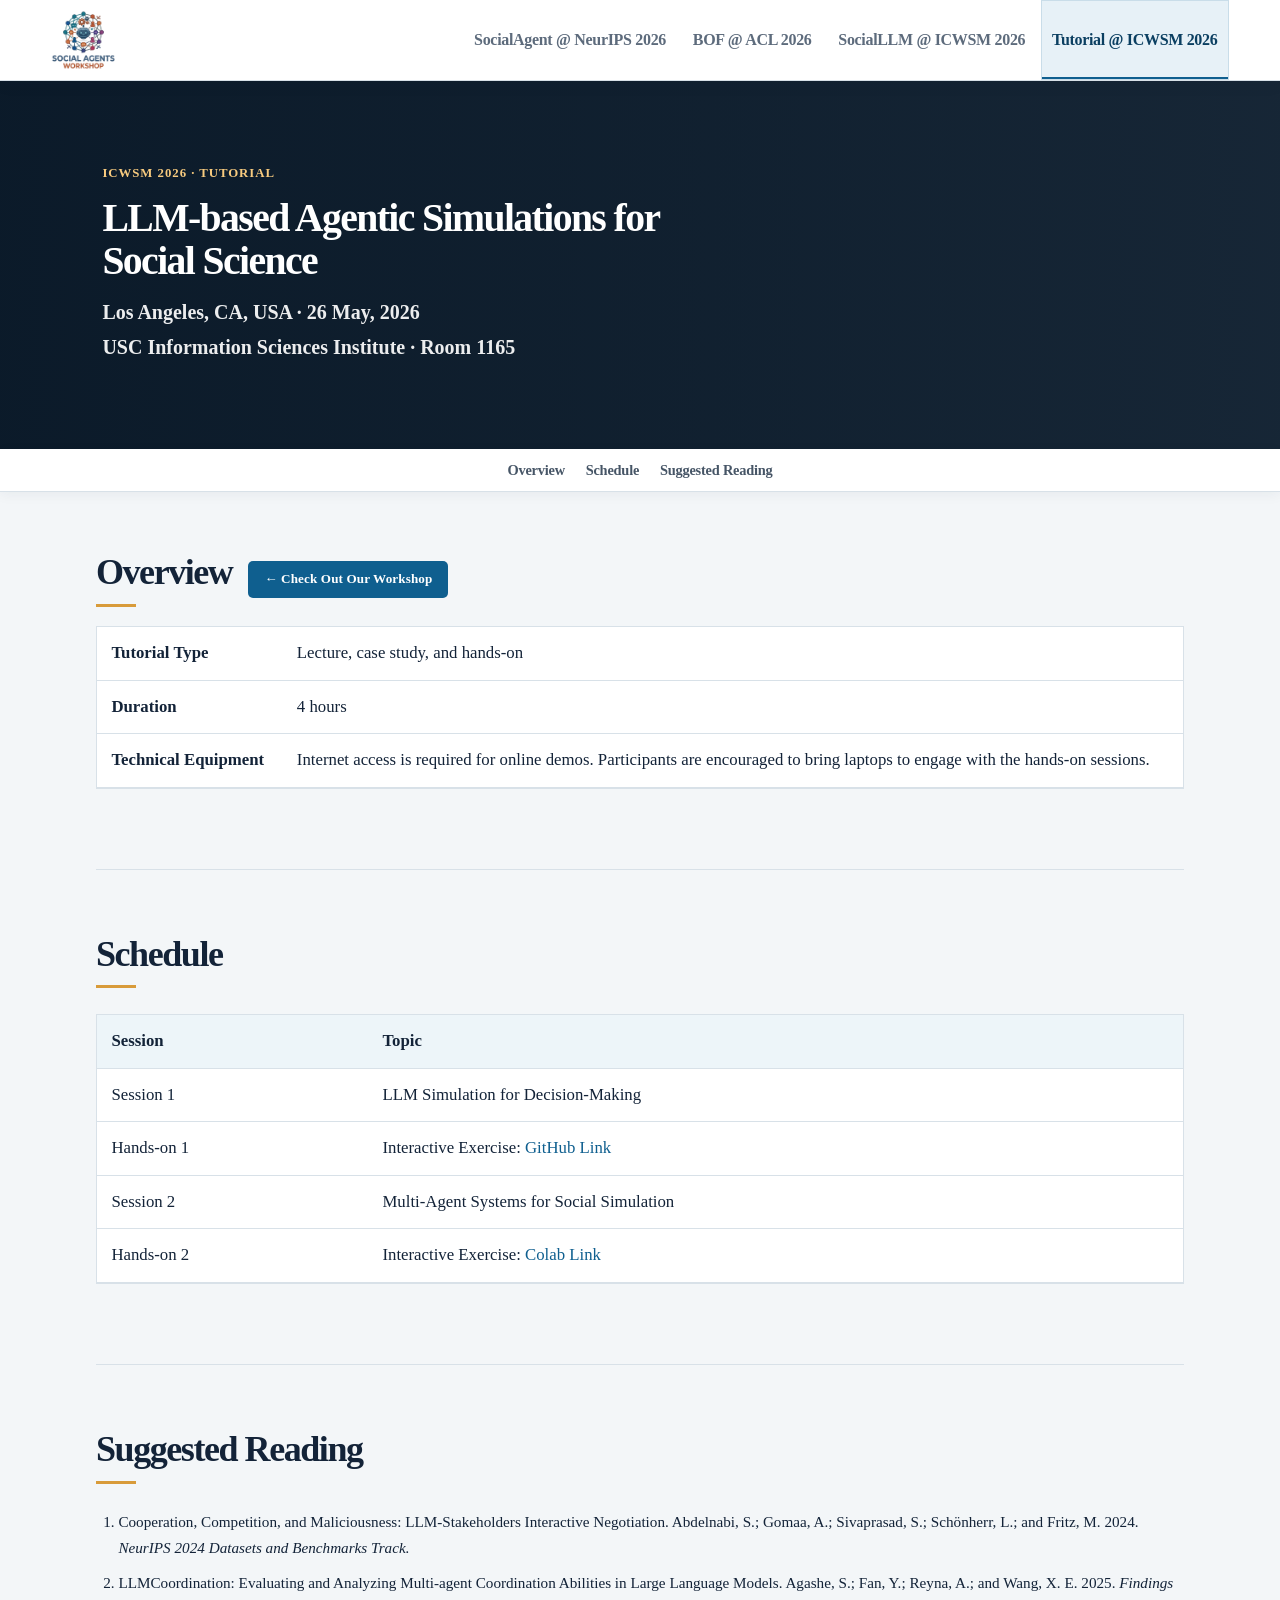
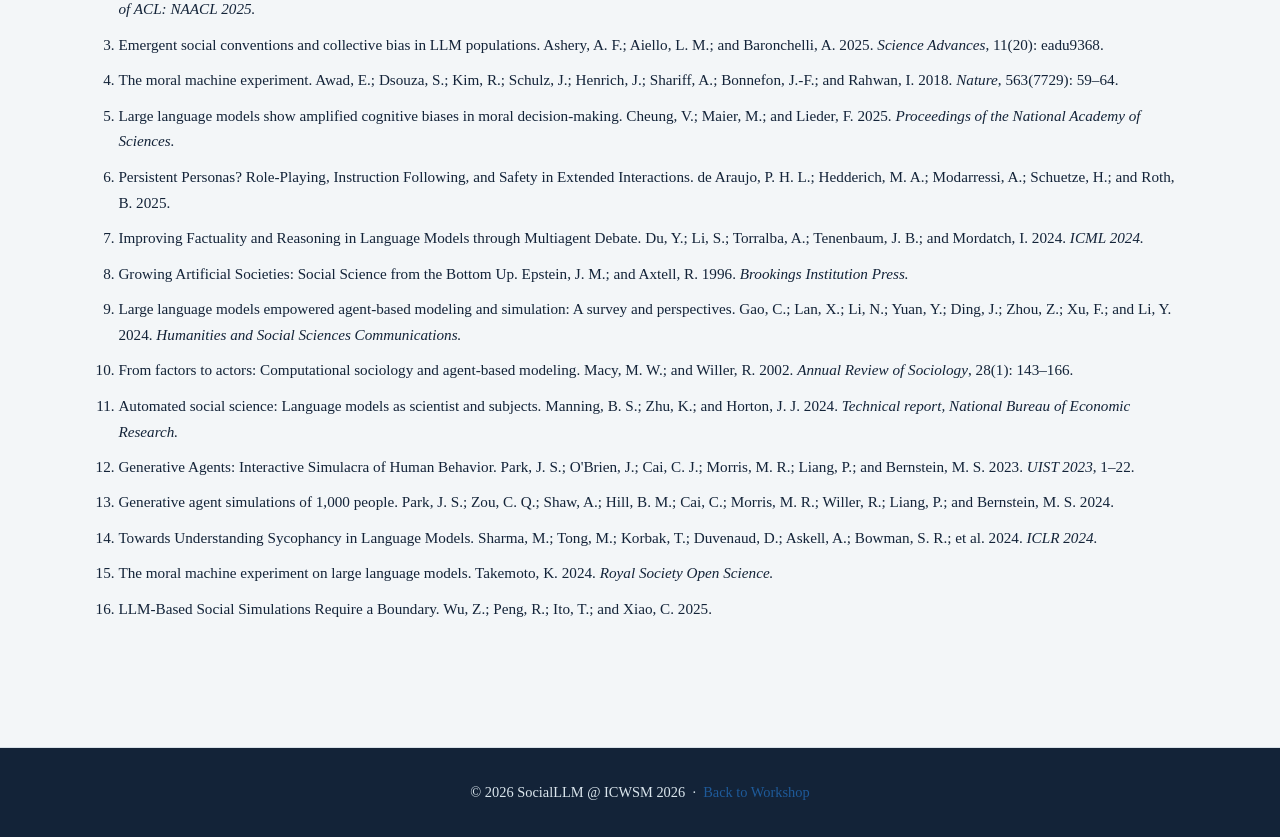
==== commit d4ccdb5b: "Added logo" ====
--- a/tutorial.html
+++ b/tutorial.html
@@ -5,15 +5,14 @@
     <meta name="viewport" content="width=device-width, initial-scale=1" />
     <meta name="description" content="LLM-based Agentic Simulations for Social Science — ICWSM 2026 Tutorial" />
     <title>Tutorial: LLM-based Agentic Simulations for Social Science @ ICWSM 2026</title>
+    <link rel="icon" type="image/png" href="data/images/social_agent_workshop_logo_square.png" />
     <link rel="stylesheet" href="./style.css" />
   </head>
 
   <body class="tutorial-page">
     <header class="site-header">
       <a class="site-brand" href="index.html#neurips-2026" aria-label="Social Agents Workshop Series home">
-        <span>
-          <strong>Social Agents Workshop Series</strong>
-        </span>
+        <img class="site-brand-logo" src="data/images/social_agent_workshop_logo_square.png" alt="Social Agents Workshop" />
       </a>
       <nav class="tab-list" aria-label="Social Agents Workshop Series pages">
         <a href="index.html#neurips-2026" class="tab-button">SocialAgent @ NeurIPS 2026</a>
--- a/style.css
+++ b/style.css
@@ -591,6 +591,12 @@
 
 .site-brand:hover { color: var(--ink); }
 
+.site-brand-logo {
+  display: block;
+  width: auto;
+  height: 4rem;
+}
+
 .site-brand strong,
 .site-brand small {
   display: block;
@@ -1041,6 +1047,8 @@
     padding: 0.3rem 0;
   }
 
+  .site-brand-logo { height: 3.25rem; }
+
   .tab-list {
     justify-content: flex-start;
     flex-wrap: nowrap;
@@ -1065,6 +1073,8 @@
     margin-bottom: 0.3rem;
     padding: 0.3rem 0;
   }
+
+  .site-brand-logo { height: 3rem; }
 
   .tab-list {
     justify-content: flex-start;
